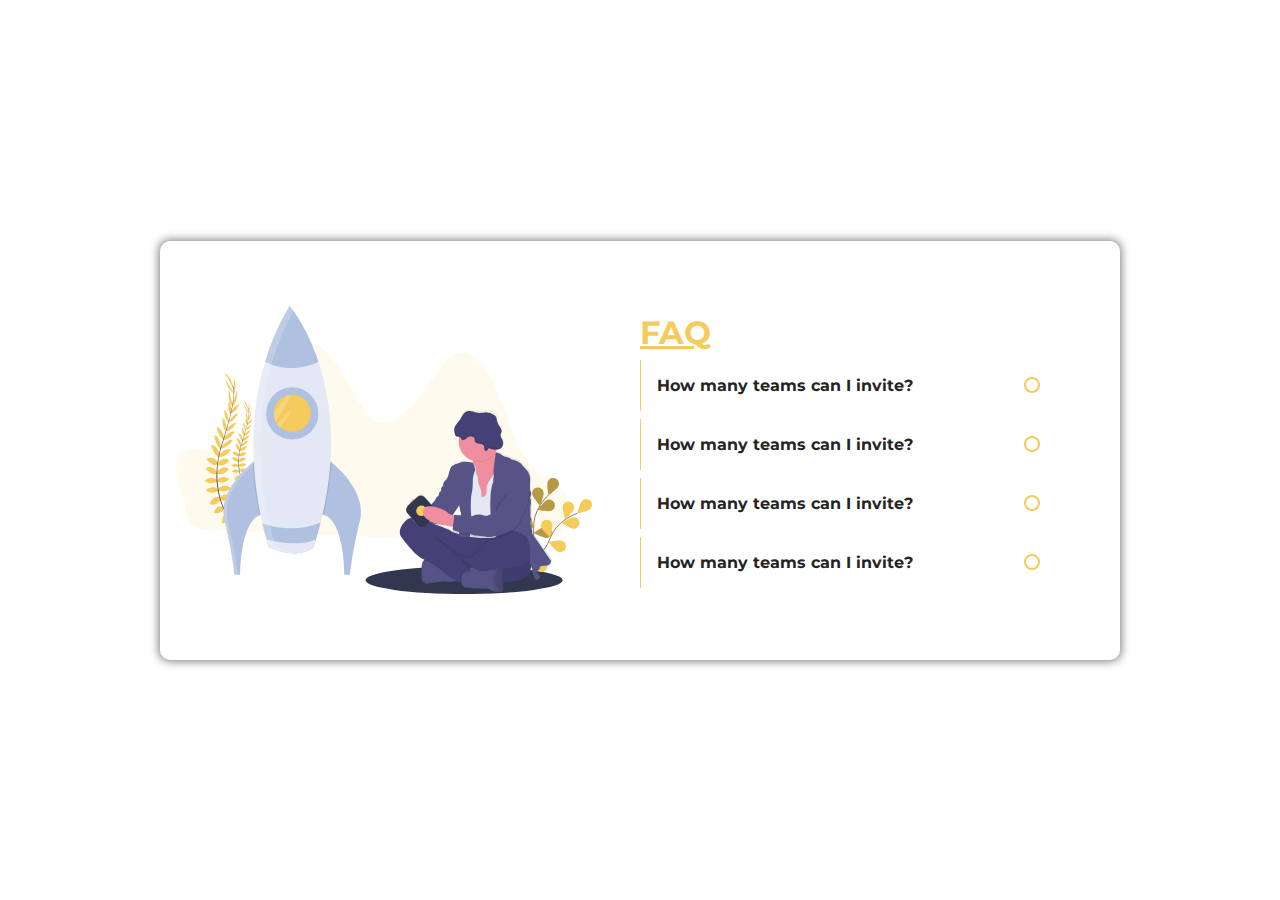
==== front-end projects/Code for designs/accordion-card/index.html @ 4d48f2c6 "added accordion files" ====
<!DOCTYPE html>
<html lang="en">
<head>
    <meta charset="UTF-8">
    <meta http-equiv="X-UA-Compatible" content="IE=edge">
    <meta name="viewport" content="width=device-width, initial-scale=1.0">
    <title>FAQ Accordion card</title>
    <link rel="stylesheet" href="https://cdnjs.cloudflare.com/ajax/libs/font-awesome/5.15.3/css/all.min.css" integrity="sha512-iBBXm8fW90+nuLcSKlbmrPcLa0OT92xO1BIsZ+ywDWZCvqsWgccV3gFoRBv0z+8dLJgyAHIhR35VZc2oM/gI1w==" crossorigin="anonymous" />
    <link rel="stylesheet" href="./style.css">

</head>
<body>
    <!-- FAQ Accordion card -->
    <div class="wrapper">
        <div class="svg-container">
            <img src="./assets/space-svg.svg" alt="random svg">
        </div>
        <div class="faq-container">
            <h1 class="faq-title">FAQ</h1>
            <div class="faq-wrapper">


                <div class="faq">
                    <h3 class="faq-question">
                        <span class="faq-question-text">How many teams can I invite?</span>
                        <span class="icon-container">
                            <i class="fas fa-plus"></i>
                        </span>
                    </h3>
                    <p class="faq-answer display-hide">Lorem ipsum dolor sit amet consectetur adipisicing elit. Rerum quos optio pariatur deserunt mollitia quae dolores officiis aperiam. Ipsam hic tenetur rerum placeat amet explicabo!</p>
                </div>


                <div class="faq">
                    <h3 class="faq-question">
                        <span class="faq-question-text">How many teams can I invite?</span>
                        <span class="icon-container">
                            <i class="fas fa-plus"></i>
                        </span>
                    </h3>
                    <p class="faq-answer display-hide">Lorem ipsum dolor sit amet consectetur adipisicing elit. Rerum quos optio pariatur deserunt mollitia quae dolores officiis aperiam. Ipsam hic tenetur rerum placeat amet explicabo!</p>
                </div>

                <div class="faq">
                    <h3 class="faq-question">
                        <span class="faq-question-text">How many teams can I invite?</span>
                        <span class="icon-container">
                            <i class="fas fa-plus"></i>
                        </span>
                    </h3>
                    <p class="faq-answer display-hide">Lorem ipsum dolor sit amet consectetur adipisicing elit. Rerum quos optio pariatur deserunt mollitia quae dolores officiis aperiam. Ipsam hic tenetur rerum placeat amet explicabo!</p>
                </div>

                <div class="faq">
                    <h3 class="faq-question">
                        <span class="faq-question-text">How many teams can I invite?</span>
                        <span class="icon-container">
                            <i class="fas fa-plus"></i>
                        </span>
                    </h3>
                    <p class="faq-answer display-hide">Lorem ipsum dolor sit amet consectetur adipisicing elit. Rerum quos optio pariatur deserunt mollitia quae dolores officiis aperiam. Ipsam hic tenetur rerum placeat amet explicabo!</p>
                </div>

            </div>
        </div>
    </div>
    <script src="./script.js"></script>
</body>
</html>
---- front-end projects/Code for designs/accordion-card/style.css ----
@import url('https://fonts.googleapis.com/css2?family=Montserrat:wght@100;300;400&display=swap');

:root{
    --font-text: 'Montserrat', sans-serif;
    --clr-text: #e8eddfff;
    --clr-highlight: #f5cb5cff;
    --clr-highlight-light:#f5cb5cce;
    --clr-grad-1: #242423ff;
    --clr-grad-2: #777777;
}

*,
*::after,
*::before{
    margin: 0;
    padding: 0;
    box-sizing: border-box;
    font-family: var(--font-text);
    outline: none;
    transition: 0.25s ease-in all;
}

html,body{
    width:100%;
    min-height: 100vh;
    margin: 0;
    padding: 0;
    box-sizing: border-box;
    display: flex;
    align-items: center;
    justify-content: center;
}

img{
    display: inline-block;
    max-width: 100%;
    object-fit: cover;
}

.wrapper{
    max-width: 75%;
    margin: auto;
    display: flex;
    align-items: center;
    justify-content: center;
    padding: 1rem;
    margin: 1rem;
    box-shadow: 0 0 10px 0.5px var(--clr-grad-2);
    border-radius: 10px;
}

.svg-container {
    width: 100%;
    flex:1;
    display: flex;
    align-items: center;
    justify-content: center;
}

/* faq-container styles */
.faq-container{
    flex:1;
    width:100%;
    margin: 2rem;
    padding: 1rem;
}
.faq-title{
    margin: 0.5rem 0;
    font-weight: bold;
    text-decoration: underline;
    color: var(--clr-highlight);
}

.faq{
    border-left: 1px solid var(--clr-highlight);
    margin: 0.5rem 0;
    padding:1rem;
}

.faq-question{
    color: var(--clr-grad-1);
    display: flex;
    align-items: center;
    justify-content: space-between;
    font-weight: bold;
    font-size: clamp(0.75rem,1.5vw,1rem);
}

.faq-answer{
    color: var(--clr-grad-2);
    font-weight: bold;
    max-width: 95%;
    font-size: clamp(0.5rem,1vw,0.75rem);
    padding: 1rem 0.5rem;
    animation: 0.3s ease-in all;
}

.fa-plus{
    width:1rem;
    height: 1rem;
    border-radius: 50%;
    border: 2px solid var(--clr-highlight);
    display: flex;
    align-items: center;
    justify-content: center;
    cursor: pointer;
    color: var(--clr-highlight);
    font-weight: bold;
}

/* hover effects */
.faq:hover {
    border-left: 3px solid var(--clr-highlight);
    transition: 0.25s ease-in all;
}

/* helper classes */
.display-hide{
    display:none;
}

.smooth-grow{
    animation: smoothGrow 0.5s cubic-bezier(.31,.79,.73,.18) forwards;
}
/* media queries */
@media screen and (max-width:780px){
    .wrapper{
        flex-direction: column;
    }
}

@keyframes smoothGrow {
    from{
        opacity:0;
        transform: translateY(-100%) scale(0);
    }
    to{
        opacity: 1;
        transform: translateY(0) scale(1);
    }
}
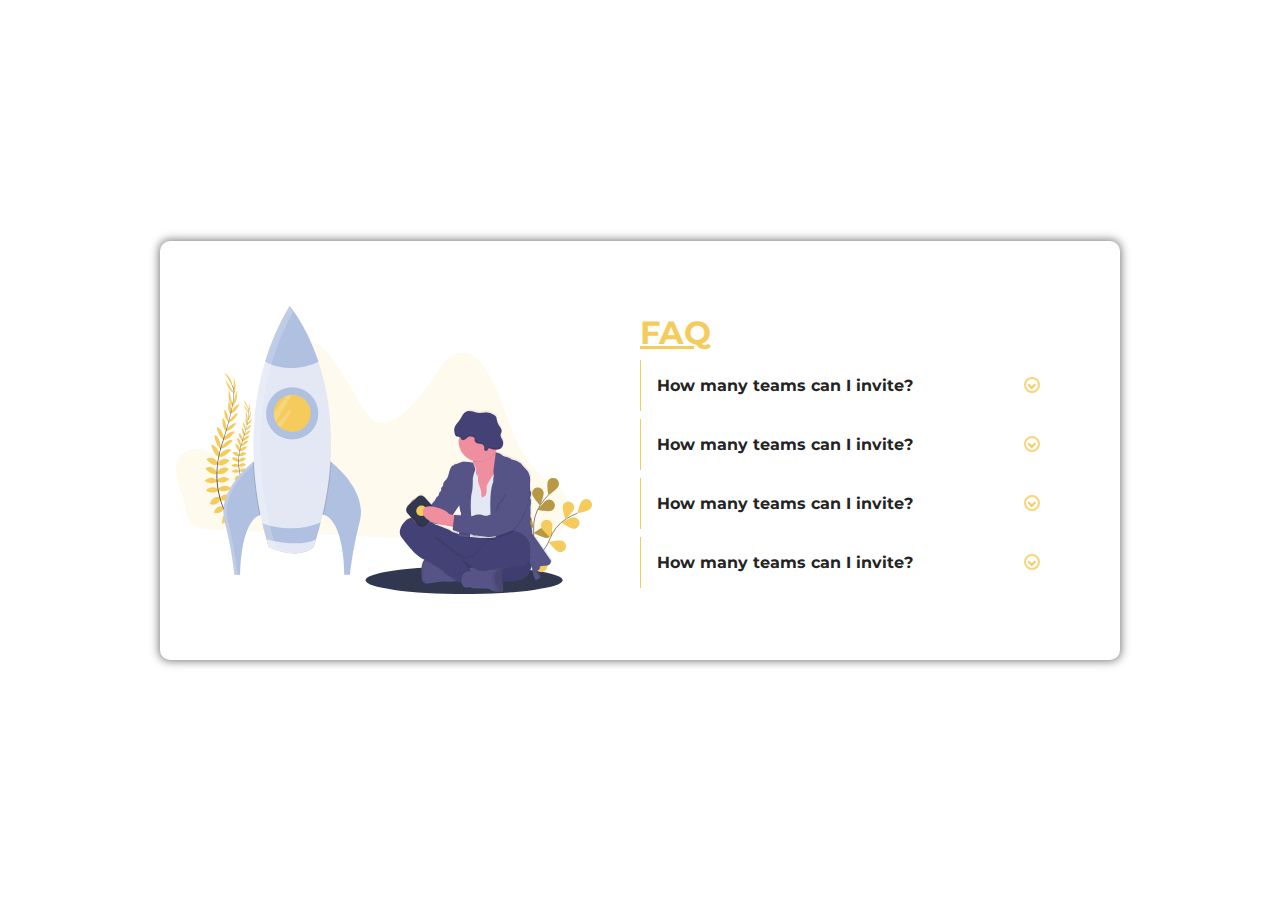
==== commit 6d00b2d3: "update index.html" ====
--- a/front-end projects/Code for designs/accordion-card/index.html
+++ b/front-end projects/Code for designs/accordion-card/index.html
@@ -23,9 +23,7 @@
                 <div class="faq">
                     <h3 class="faq-question">
                         <span class="faq-question-text">How many teams can I invite?</span>
-                        <span class="icon-container">
-                            <i class="fas fa-plus"></i>
-                        </span>
+                        <span class="icon-container"></span>
                     </h3>
                     <p class="faq-answer display-hide">Lorem ipsum dolor sit amet consectetur adipisicing elit. Rerum quos optio pariatur deserunt mollitia quae dolores officiis aperiam. Ipsam hic tenetur rerum placeat amet explicabo!</p>
                 </div>
@@ -34,9 +32,7 @@
                 <div class="faq">
                     <h3 class="faq-question">
                         <span class="faq-question-text">How many teams can I invite?</span>
-                        <span class="icon-container">
-                            <i class="fas fa-plus"></i>
-                        </span>
+                        <span class="icon-container"></span>
                     </h3>
                     <p class="faq-answer display-hide">Lorem ipsum dolor sit amet consectetur adipisicing elit. Rerum quos optio pariatur deserunt mollitia quae dolores officiis aperiam. Ipsam hic tenetur rerum placeat amet explicabo!</p>
                 </div>
@@ -44,9 +40,7 @@
                 <div class="faq">
                     <h3 class="faq-question">
                         <span class="faq-question-text">How many teams can I invite?</span>
-                        <span class="icon-container">
-                            <i class="fas fa-plus"></i>
-                        </span>
+                        <span class="icon-container"></span>
                     </h3>
                     <p class="faq-answer display-hide">Lorem ipsum dolor sit amet consectetur adipisicing elit. Rerum quos optio pariatur deserunt mollitia quae dolores officiis aperiam. Ipsam hic tenetur rerum placeat amet explicabo!</p>
                 </div>
@@ -54,9 +48,7 @@
                 <div class="faq">
                     <h3 class="faq-question">
                         <span class="faq-question-text">How many teams can I invite?</span>
-                        <span class="icon-container">
-                            <i class="fas fa-plus"></i>
-                        </span>
+                        <span class="icon-container"></span>
                     </h3>
                     <p class="faq-answer display-hide">Lorem ipsum dolor sit amet consectetur adipisicing elit. Rerum quos optio pariatur deserunt mollitia quae dolores officiis aperiam. Ipsam hic tenetur rerum placeat amet explicabo!</p>
                 </div>
@@ -66,4 +58,4 @@
     </div>
     <script src="./script.js"></script>
 </body>
-</html>+</html>
--- a/front-end projects/Code for designs/accordion-card/style.css
+++ b/front-end projects/Code for designs/accordion-card/style.css
@@ -95,17 +95,32 @@
     animation: 0.3s ease-in all;
 }
 
-.fa-plus{
-    width:1rem;
-    height: 1rem;
-    border-radius: 50%;
-    border: 2px solid var(--clr-highlight);
+.icon-container{
+    position: relative;
     display: flex;
     align-items: center;
     justify-content: center;
+    width:1rem;
+    height: 1rem;
+    border: 2px solid var(--clr-highlight-light);
+    border-radius: 50%;
     cursor: pointer;
-    color: var(--clr-highlight);
-    font-weight: bold;
+}
+
+.icon-container:hover{
+    box-shadow: 0 0 4px 1px var(--clr-highlight);
+}
+.icon-container::after{
+    content: '';
+    width:0.4rem;
+    height: 0.4rem;
+    position: absolute;
+    top: 50%;
+    left: 50%;
+    margin: auto;
+    transform: translate(-50%,-50%) rotateZ(-45deg);
+    border-bottom:2px solid var(--clr-highlight);
+    border-left: 2px solid var(--clr-highlight);
 }
 
 /* hover effects */
@@ -132,10 +147,10 @@
 @keyframes smoothGrow {
     from{
         opacity:0;
-        transform: translateY(-100%) scale(0);
+        transform: translateY(-10%) scale(0);
     }
     to{
         opacity: 1;
         transform: translateY(0) scale(1);
     }
-}+}
